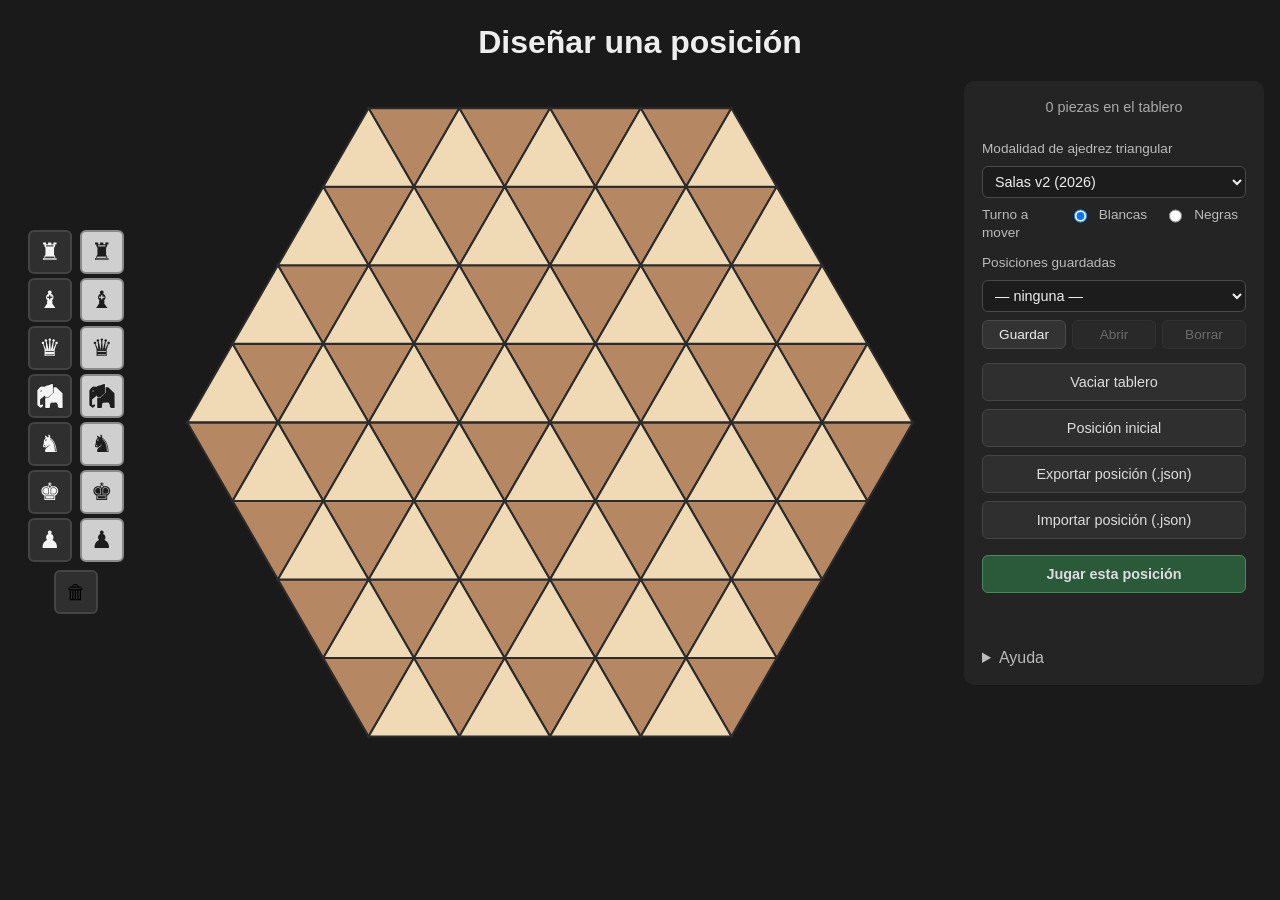
==== editor.html @ 0f916123 "Editor: paleta a la izquierda en columnas, iconos SVG en botones y guardas de inicialización (vaciad" ====
<!DOCTYPE html>
<html lang="es">
<head>
    <meta charset="UTF-8">
    <meta name="viewport" content="width=device-width, initial-scale=1.0">
    <title>Diseñar una posición</title>
    <meta name="description" content="Editor de posiciones para ajedrez triangular.">
    <meta name="theme-color" content="#1b1b1b">
    <link rel="icon" href="icono.svg" type="image/svg+xml">
    <link rel="apple-touch-icon" href="icono-192.png">
    <link rel="manifest" href="manifest.webmanifest">
    <link rel="stylesheet" href="style.css">
</head>
<body>
    <svg width="0" height="0" style="position:absolute" aria-hidden="true"><defs>
        <symbol id="piece-elephant" viewBox="0 0 24 24">
            <path fill-rule="evenodd" d="M14.03 3.08L12.75 3.2L10.9 3.89L9.05 4.24L8 5.05L5.34 4.93L4.06 5.86L2.5 7.66L2.5 19.01L4.76 20.8L5.45 20.69L6.21 20.05L6.79 19.47L6.79 18.78L6.27 18.26L5.92 18.26L5.22 18.95L4.59 18.55L4.59 14.61L8.23 11.65L8.58 13.04L10.09 13.16L10.55 12.93L14.2 9.74L14.2 3.25ZM8.41 20.63L8.7 20.92L11.59 20.92L11.88 20.52L12.23 17.85L12.75 16.98L16.81 16.87L17.79 18.31L17.97 20.46L19.24 20.92L21.21 20.92L21.5 20.63L21.38 9.86L16.69 5.51L14.95 5.4L14.66 5.69L14.66 9.62L10.67 13.27L10.32 13.51L8.7 13.51L8.41 13.8ZM4.62 8.62Q5.55 8.84 5.98 7.98Q5.05 7.76 4.62 8.62Z"/>
        </symbol>
        <symbol id="piece-unicorn" viewBox="0 0 24 24">
            <path fill-rule="evenodd" d="M17.4 2.1L15.1 6.4L12.9 5.9L10.2 6.5L7.6 8.3L6.1 10.8L3.1 12.6L2.6 13.7L4.4 13.4L3.5 15.1L5.6 14.2L5.1 16.2L6.9 14.6L7.4 16.6L8.6 14.9L10.1 16.1L10.6 21.6L12.4 21.6L12.1 16.9L13.9 18.1L14.4 21.6L16.2 21.6L15.7 17.4L17.9 15.2L19.4 11.6L19.1 8.4L17.2 6.6ZM15.6 8.9Q16.4 8.9 16.4 9.7Q16.4 10.5 15.6 10.5Q14.8 10.5 14.8 9.7Q14.8 8.9 15.6 8.9Z"/>
        </symbol>
    </defs></svg>

    <h1>Diseñar una posición</h1>
    <div class="layout">
        <div class="editor-palette" id="palette"></div>
        <div id="board-col">
            <div id="board-wrap"></div>
        </div>
        <aside id="panel">
            <div id="editor-status"></div>
            <div id="mode-box">
                <label for="variant">Modalidad de ajedrez triangular</label>
                <select id="variant"></select>
                <label class="opt-row">Turno a mover
                    <label class="radio-group">
                        <input type="radio" name="turn" value="w" checked> Blancas
                    </label>
                    <label class="radio-group">
                        <input type="radio" name="turn" value="b"> Negras
                    </label>
                </label>
            </div>
            <!-- Guardar en el navegador es lo cotidiano (diseñas una posición y
                 la recuperas mañana); exportar a .json, de más abajo, es para
                 llevársela a otro dispositivo o mandársela a alguien. -->
            <div id="position-box">
                <label for="position-select">Posiciones guardadas</label>
                <select id="position-select">
                    <option value="">— ninguna —</option>
                </select>
                <div class="save-row">
                    <button id="btn-save-pos" title="Guardar esta posición con un nombre">Guardar</button>
                    <button id="btn-open-pos" title="Abrir la posición seleccionada">Abrir</button>
                    <button id="btn-delete-pos" title="Borrar la posición seleccionada">Borrar</button>
                </div>
            </div>
            <div id="editor-actions">
                <button id="btn-clear">Vaciar tablero</button>
                <button id="btn-initial">Posición inicial</button>
                <button id="btn-export">Exportar posición (.json)</button>
                <button id="btn-import">Importar posición (.json)</button>
                <input type="file" id="file-import" accept=".json,application/json" hidden>
                <button id="btn-play" class="play-btn">Jugar esta posición</button>
            </div>
            <div id="editor-message" class="editor-message"></div>
            <details id="help">
                <summary>Ayuda</summary>
                <ul>
                    <li>Elige una pieza en la <b>paleta de la izquierda</b> (blancas en la fila superior, negras en la inferior, y una goma de borrar).</li>
                    <li>Haz <b>clic en una casilla</b> para colocar la pieza elegida. Haz clic de nuevo sobre la misma pieza para quitarla (toggle).</li>
                    <li><b>Clic derecho</b> sobre una casilla la vacía siempre, sin importar la pieza elegida.</li>
                    <li><b>Vaciar tablero</b> borra todas las piezas de golpe.</li>
                    <li><b>Posición inicial</b> coloca las piezas en su posición de arranque para la modalidad activa.</li>
                    <li><b>Guardar</b> archiva la posición con un nombre en este navegador; <b>Abrir</b> recupera la que elijas en la lista, y <b>Borrar</b> la quita.</li>
                    <li><b>Exportar</b> descarga la posición como archivo `.json`; puedes volver a <b>importarla</b> después.</li>
                    <li><b>Jugar esta posición</b> (exige un rey de cada color) carga la posición en la partida principal.</li>
                    <li><a href="index.html" class="back-link">← Volver al juego</a></li>
                </ul>
            </details>
        </aside>
    </div>

    <script src="geometry.js?v=1"></script>
    <script src="variants.js?v=1"></script>
    <script src="rules.js?v=1"></script>
    <script src="saveload.js?v=2"></script>
    <script src="editor.js?v=3"></script>
    <!-- Crear problemas desde el editor. Va después de editor.js porque se
         cuelga de sus nodos y de su tablero, y arrastra el motor de problemas,
         que necesita ai.js para generar y aplicar jugadas. -->
    <script src="ai.js?v=1"></script>
    <script src="problemas.js?v=1"></script>
    <script src="problema-imagen.js?v=1"></script>
    <script src="crear-problema.js?v=1"></script>
</body>
</html>
---- style.css ----
* {
    margin: 0;
    padding: 0;
    box-sizing: border-box;
}

body {
    font-family: -apple-system, BlinkMacSystemFont, "Segoe UI", Arial, sans-serif;
    background-color: #1a1a1a;
    color: #eee;
    min-height: 100vh;
    display: flex;
    flex-direction: column;
    align-items: center;
    padding: 24px 16px;
}

h1 {
    margin-bottom: 20px;
}

.layout {
    display: flex;
    gap: 24px;
    align-items: flex-start;
    justify-content: center;
    flex-wrap: wrap;
}

/* El tablero no debe pasarse ni de ancho ni de ALTO, y lo segundo no es
   automático: el SVG se escala por el ancho de la columna (`width:100%;
   height:auto`), así que un tablero más alto que ancho se sale de la ventana
   por abajo por muy bien que quepa a lo ancho.

   El último término del min() traduce el alto disponible en ancho usando la
   proporción del tablero activo. `--board-aspect` (ancho/alto) la pone
   buildSvg() al construirlo, porque cambia con la modalidad: el hexágono es
   apaisado (1,14), el triángulo de Koval sale a 0,87 y el rectángulo de 1998
   es bastante más alto que ancho (0,68). Los píxeles que se descuentan son el
   resto de la columna: título, barra de botones y márgenes.

   El max() es el suelo de la columna: por debajo de 520px la barra de botones
   (508px medidos) se parte en dos filas y vuelve a crecer hacia abajo. Cuando
   ese suelo manda, el tablero ya no llena la columna a lo ancho; lo que impide
   entonces que se salga es el max-height del SVG, que lo deja centrado con un
   poco de aire a los lados.

   Va dos veces por el dvh: en el móvil, 100vh cuenta la ventana SIN las barras
   del navegador, así que el tablero volvería a asomar por debajo. Los
   navegadores que no conozcan dvh se quedan con la primera. */
#board-col {
    width: min(88vmin, 780px, max(520px, calc((100vh - 180px) * var(--board-aspect, 1))));
    width: min(88vmin, 780px, max(520px, calc((100dvh - 180px) * var(--board-aspect, 1))));
    display: flex;
    flex-direction: column;
    gap: 12px;
}

#board-wrap svg {
    display: block;
    width: 100%;
    height: auto;
    max-height: calc(100vh - 180px);
    max-height: calc(100dvh - 180px);
}

/* --- barra de botones --- */

#toolbar {
    display: flex;
    align-items: center;
    justify-content: center;
    gap: 8px;
    flex-wrap: wrap;
    background: #242424;
    border-radius: 10px;
    padding: 8px 12px;
}

#toolbar button {
    background: #3a3a3a;
    color: #eee;
    border: none;
    border-radius: 8px;
    width: 42px;
    height: 36px;
    cursor: pointer;
    display: flex;
    align-items: center;
    justify-content: center;
    font-size: 1.1rem;
}

#toolbar button svg {
    width: 18px;
    height: 18px;
    fill: #eee;
}

#toolbar button:hover:not(:disabled) {
    background: #4d4d4d;
}

#toolbar button:disabled {
    opacity: 0.35;
    cursor: default;
}

.toolbar-sep {
    width: 1px;
    height: 24px;
    background: #4a4a4a;
    margin: 0 6px;
}

#btn-pause.active {
    background: #4a7edb;
}

#btn-pause.active:hover:not(:disabled) {
    background: #5b8ce4;
}

/* --- casillas --- */

.cell {
    stroke: #2b2b2b;
    stroke-width: 1;
    cursor: pointer;
}

.cell:focus {
    outline: none;
}

.cell.light { fill: #f0d9b5; }
.cell.dark  { fill: #b58863; }

.cell.last-move { fill: #cdd26a; }
.cell.selected  { fill: #baca44; }
.cell.legal     { fill: #8fb7dd; }
.cell.capture   { fill: #e0836a; }
.cell.castle    { fill: #b9a3d9; }   /* enroque: la casilla de la torre propia */
.cell.in-check  { fill: #d84b3a; }

/* jugada del panel de análisis señalada con el ratón: salida y destino */
.cell.analysis-from { fill: #9fe0c8; }
.cell.analysis-to   { fill: #3fb694; }

.cell:hover { fill-opacity: 0.85; }

/* --- piezas --- */

.piece {
    font-size: 24px;
    text-anchor: middle;
    dominant-baseline: central;
    pointer-events: none;
    user-select: none;
}

.piece-w {
    fill: #fdfdfd;
    stroke: #333;
    stroke-width: 0.9;
    paint-order: stroke;
}

.piece-b {
    fill: #1c1c1c;
    stroke: #ddd;
    stroke-width: 0.9;
    paint-order: stroke;
}

/* El elefante es un icono SVG (#piece-elephant), no un carácter: hereda el
   fill/stroke de .piece-w/.piece-b igual que el resto de piezas, así que se
   distingue por bando y se ve en cualquier casilla (el emoji 🐘 no se podía
   recolorear, y en iOS ambos bandos salían grises). */
.piece-E { stroke-width: 0.8; }

/* peones un 20% más pequeños que el resto de piezas */
.piece-P { font-size: 19.2px; }

/* --- panel lateral --- */

#panel {
    background: #242424;
    border-radius: 10px;
    padding: 18px;
    width: 300px;
    display: flex;
    flex-direction: column;
    gap: 14px;
}

#turn {
    font-size: 1.15rem;
    font-weight: bold;
}

#status {
    color: #f0b13b;
    min-height: 1.2em;
    font-weight: bold;
}

#move-counter {
    color: #bbb;
    font-size: 0.85rem;
    cursor: pointer;
    list-style-position: outside;
}

#move-counter:hover { color: #eee; }

/* --- lista de jugadas (scoresheet) --- */

#scoresheet > summary {
    color: #bbb;
    font-size: 0.85rem;
    cursor: pointer;
}

#scoresheet > summary:hover { color: #eee; }

#scoresheet-body { margin-top: 8px; }

.sheet-list {
    display: flex;
    flex-direction: column;
    max-height: 15em;
    overflow-y: auto;
}

.sheet-row {
    display: flex;
    align-items: baseline;
    gap: 6px;
    padding: 2px 4px;
    border-radius: 4px;
    font-size: 0.8rem;
    cursor: pointer;
}

.sheet-row:hover { background: #3a3a3a; }

/* la posición que se está mostrando (viva o en revisión) */
.sheet-row.current {
    background: #45607e;
    font-weight: bold;
}

.sheet-row.current:hover { background: #4f6c8c; }

.sheet-num {
    color: #888;
    min-width: 1.8em;
    text-align: right;
}

.sheet-move {
    flex: 1;
    font-family: ui-monospace, SFMono-Regular, Menlo, monospace;
    font-size: 0.72rem;
    white-space: nowrap;
}

/* Anotación de la jugada (?!, ?, ??): cuánto peor fue de lo mejor que vio
   el análisis de esa posición. Solo aparece con el análisis guardado. */
.sheet-mark {
    font-weight: 700;
    font-size: 0.72rem;
    padding-left: 4px;
}

.mark-soft { color: #d8c169; }   /* ?!  imprecisión */
.mark-mid  { color: #e09a4a; }   /* ?   error */
.mark-bad  { color: #e06c5a; }   /* ??  error grave */

/* --- gráfica de evaluación --- */

.eval-box {
    background: #1b1b1b;
    border: 1px solid #333;
    border-radius: 4px;
    padding: 4px;
}

.eval-chart {
    display: block;
    width: 100%;
    height: auto;
}

.eval-band { fill: #ffffff10; }                                   /* zona de igualdad */
.eval-zero { stroke: #555; stroke-width: 1; }
.eval-area { fill: #6f9fd815; }
.eval-line { fill: none; stroke: #6f9fd8; stroke-width: 1.5; stroke-linejoin: round; }
.eval-cursor { stroke: #d8c169; stroke-width: 1; stroke-dasharray: 2 2; }
.eval-hit { fill: transparent; cursor: pointer; }
.eval-hit:hover { fill: #ffffff18; }

/* --- panel de análisis --- */

#analysis-body {
    margin-top: 8px;
    display: flex;
    flex-direction: column;
    gap: 6px;
}

.an-note {
    font-size: 0.75rem;
    color: #999;
    line-height: 1.35;
}

.an-list {
    list-style: none;
    display: flex;
    flex-direction: column;
    max-height: 15em;
    overflow-y: auto;
}

.an-row {
    display: flex;
    align-items: baseline;
    gap: 6px;
    padding: 2px 4px;
    border-radius: 4px;
    font-size: 0.8rem;
    cursor: default;
}

.an-row:hover { background: #3a3a3a; }

/* fila jugable: pinchar la juega (ver playAnalysisMove) */
.an-row.playable { cursor: pointer; }
.an-row.playable:hover { background: #45607e; }

/* la jugada que el ordenador acabó jugando (no siempre es la primera: entre
   las que empatan dentro de la tolerancia sortea, ver ai.js) */
.an-row.chosen {
    background: #33503a;
    font-weight: bold;
}

.an-row.chosen:hover { background: #3e6146; }

.an-rank {
    color: #888;
    min-width: 1.8em;
    text-align: right;
}

.an-move {
    flex: 1;
    font-family: ui-monospace, SFMono-Regular, Menlo, monospace;
    font-size: 0.72rem;
    white-space: nowrap;
}

.an-score {
    font-variant-numeric: tabular-nums;
    color: #d8d8d8;
}

.an-gap {
    color: #666;
    text-align: center;
    font-size: 0.8rem;
}

.an-btn, .an-more {
    align-self: flex-start;
    background: #333;
    color: #eee;
    border: 1px solid #4a4a4a;
    border-radius: 6px;
    padding: 5px 10px;
    font-size: 0.8rem;
    cursor: pointer;
}

.an-btn:hover:not(:disabled), .an-more:hover { background: #444; }

.an-btn:disabled {
    opacity: 0.4;
    cursor: default;
}

.an-more {
    border: none;
    background: none;
    color: #7fa8dd;
    padding: 2px 0;
    text-decoration: underline;
}

.an-more:hover { background: none; color: #9dc0ee; }

/* casilla de opción del panel (análisis) */
.opt-row {
    display: flex;
    align-items: flex-start;
    gap: 6px;
    line-height: 1.3;
    cursor: pointer;
}

.opt-row input { margin-top: 2px; }

.captured h2 {
    font-size: 0.8rem;
    font-weight: normal;
    color: #aaa;
    margin-bottom: 4px;
}

.cap-list {
    border-radius: 6px;
    padding: 4px 8px;
    font-size: 1.35rem;
    min-height: 1.7em;
    display: flex;
    flex-wrap: wrap;
    gap: 4px;
}

/* capturadas por las blancas = piezas negras, sobre fondo claro */
#cap-w { background: #e8e0d0; color: #222; }
/* capturadas por las negras = piezas blancas, sobre fondo oscuro */
#cap-b { background: #4a4a4a; color: #f5f5f5; }

.cap-piece {
    border-radius: 4px;
    padding: 0 3px;
    transition: background-color 0.2s;
}

/* elefante capturado: icono SVG en línea, al tamaño de los glifos */
.cap-piece svg {
    width: 1.15em;
    height: 1.15em;
    vertical-align: -0.2em;
}

/* ficha recién capturada: se mantiene resaltada hasta que quien la capturó
   mueva de nuevo */
.cap-piece.recent {
    background: #d84b3a;
    color: #fff;
}

/* selector de modalidad y niveles del ordenador */
#mode-box {
    display: flex;
    flex-direction: column;
    gap: 8px;
    font-size: 0.85rem;
    color: #bbb;
}

#mode-box select,
#save-box select,
#position-box select {
    background: #1c1c1c;
    color: #eee;
    border: 1px solid #4a4a4a;
    border-radius: 6px;
    padding: 6px 8px;
    font-size: 0.9rem;
    width: 100%;
    margin-top: 2px;
}

.level-row.hidden { display: none; }

/* nota bajo el selector de modalidad: en qué consiste la que está elegida */
.variant-note {
    margin: -2px 0 2px;
    font-size: 0.78rem;
    line-height: 1.35;
    color: #8d8d8d;
}
.variant-note:empty { display: none; }

/* el enroque no existe en todas las modalidades */
#help-castling.hidden { display: none; }

#new-game {
    background: #4a7edb;
    color: #fff;
    border: none;
    border-radius: 8px;
    padding: 10px;
    font-size: 1rem;
    cursor: pointer;
}

#new-game:hover { background: #5b8ce4; }

/* guardado y carga de partidas */
#save-box {
    display: flex;
    flex-direction: column;
    gap: 8px;
    font-size: 0.85rem;
    color: #bbb;
}

.save-row {
    display: flex;
    gap: 6px;
}

.save-row button {
    flex: 1;
    background: #333;
    color: #eee;
    border: 1px solid #4a4a4a;
    border-radius: 6px;
    padding: 6px 4px;
    cursor: pointer;
    font-size: 0.85rem;
}

.save-row button:hover:not(:disabled) { background: #444; }

.save-row button:disabled {
    opacity: 0.35;
    cursor: default;
}

.btn-star {
    flex: 0 0 auto;
    width: 34px;
    display: flex;
    align-items: center;
    justify-content: center;
}

.btn-star svg {
    width: 16px;
    height: 16px;
    fill: none;
    stroke: #eee;
    stroke-width: 1.5;
}

.btn-star.active svg {
    fill: #f4c542;
    stroke: #f4c542;
}

#help summary {
    cursor: pointer;
    color: #bbb;
}

#help ul {
    list-style: disc;
    padding-left: 18px;
    margin-top: 8px;
    display: flex;
    flex-direction: column;
    gap: 6px;
    font-size: 0.85rem;
    color: #bbb;
}

/* miniaturas de movimientos dentro de las reglas */
.mini-board {
    display: block;
    width: 190px;
    max-width: 100%;
    margin: 8px auto 4px;
}

.mini-board .cell {
    cursor: default;
    pointer-events: none;
    stroke-width: 0.7;
}

/* en miniatura los glifos se agrandan para que se distingan */
.mini-board .piece { font-size: 34px; }
.mini-board .piece-E { font-size: 30px; }
.mini-board .piece-P { font-size: 27.2px; }

/* --- pantallas estrechas (móvil y tableta en vertical) ---

   El diseño base es de dos columnas: tablero a la izquierda, panel de 300 px
   a la derecha. Por debajo de 900 px no caben lado a lado, así que el panel
   pasa debajo del tablero y ocupa el ancho; y por debajo de 560 px se agrandan
   los blancos táctiles (los botones de la barra eran de 34 px, por debajo de
   los 44 px recomendados para el dedo). */

@media (max-width: 900px) {
    body { padding: 12px; }

    .layout {
        flex-direction: column;
        align-items: center;
        gap: 16px;
    }

    /* el tablero manda: ocupa el ancho disponible sin pasarse de alto (aquí se
       descuenta menos, que el título y los márgenes son más pequeños) */
    #board-col {
        width: min(96vw, 92vmin, 780px, max(520px, calc((100vh - 150px) * var(--board-aspect, 1))));
        width: min(96vw, 92vmin, 780px, max(520px, calc((100dvh - 150px) * var(--board-aspect, 1))));
    }

    #board-wrap svg {
        max-height: calc(100vh - 150px);
        max-height: calc(100dvh - 150px);
    }

    #panel {
        width: min(96vw, 780px);
        box-sizing: border-box;
    }

    /* con el panel ancho caben más jugadas a la vista */
    .sheet-list { max-height: 12em; }
}

@media (max-width: 560px) {
    h1 {
        font-size: 1.4rem;
        margin-bottom: 12px;
    }

    body { padding: 8px; }

    #toolbar { gap: 4px; }

    /* blanco táctil de 44 px, con el icono del mismo tamaño de siempre */
    #toolbar button {
        width: 44px;
        height: 44px;
    }

    #panel {
        padding: 14px;
        gap: 12px;
    }

    /* los desplegables y botones de guardado, cómodos con el dedo */
    #mode-box select,
    #save-box select,
    #save-box button,
    #position-box select,
    #position-box button,
    #new-game {
        min-height: 40px;
        font-size: 0.95rem;
    }

    .sheet-row { padding: 3px 4px; }
    .sheet-move { font-size: 0.78rem; }
}

/* Puntero grueso (dedo) a cualquier ancho: las filas de jugada y de análisis
   son objetivos de pulsación, no solo de ratón. */
@media (pointer: coarse) {
    .sheet-row, .an-row { padding-top: 5px; padding-bottom: 5px; }
}

/* --- diálogo de coronación --- */

.promo-back {
    position: fixed;
    inset: 0;
    background: #000000aa;
    display: flex;
    align-items: center;
    justify-content: center;
    z-index: 50;
}

.promo-box {
    background: #242424;
    border: 1px solid #444;
    border-radius: 10px;
    padding: 18px 20px;
    box-shadow: 0 8px 30px #000a;
}

.promo-title {
    color: #ddd;
    font-size: 0.95rem;
    margin-bottom: 12px;
    text-align: center;
}

.promo-row {
    display: flex;
    gap: 8px;
}

.promo-btn {
    width: 56px;
    height: 56px;
    font-size: 34px;
    line-height: 1;
    background: #2f2f2f;
    border: 1px solid #555;
    border-radius: 8px;
    cursor: pointer;
    display: flex;
    align-items: center;
    justify-content: center;
}

.promo-btn:hover, .promo-btn:focus-visible {
    background: #3c4a5c;
    border-color: #6f9fd8;
    outline: none;
}

/* el elefante va como SVG; hereda el color de la pieza igual que en el tablero */
.promo-btn svg {
    width: 38px;
    height: 38px;
}

.promo-btn.piece-w { color: #f4f4f4; fill: #f4f4f4; stroke: #222; }
.promo-btn.piece-b { color: #1d1d1d; fill: #1d1d1d; stroke: #ddd; }

/* Solo para lectores de pantalla: fuera de la vista pero presente en el
   arbol de accesibilidad (display:none lo ocultaria tambien de ahi). */
.sr-only {
  position: absolute;
  width: 1px; height: 1px;
  padding: 0; margin: -1px;
  overflow: hidden;
  clip: rect(0 0 0 0);
  white-space: nowrap;
  border: 0;
}

/* Nombres de casilla sobre el tablero (interruptor "Ver el nombre de las
   casillas"). La capa existe siempre y solo se enseña con .visible: crear y
   destruir 96 textos en cada repintado costaria mas. */
.coords-layer { display: none; }
.coords-layer.visible { display: block; }
.coord-txt {
  font-size: 9px;
  font-family: ui-monospace, SFMono-Regular, Menlo, monospace;
  text-anchor: middle;
  fill: #00000073;
  pointer-events: none;   /* que no estorben al pulsar la casilla */
  user-select: none;
}

/* La pieza que acaba de moverse llega deslizandose desde su casilla de
   origen (ver animarJugada en script.js). Se respeta a quien pide en el
   sistema que no le animen las cosas. */
.piece.mueve { transition: transform 180ms ease-out; }
@media (prefers-reduced-motion: reduce) {
  .piece.mueve { transition: none; }
}

/* Insignia de captura (makeCaptureBadge en script.js): la pieza recien comida,
   en miniatura sobre un circulo rojo, como superindice de la que la ha comido.
   El rojo es el mismo del jaque y de la lista de capturadas. El borde blanco la
   despega de la casilla amarilla del ultimo movimiento y de la pieza de
   debajo. */
.captura-disco { fill: #d84b3a; stroke: #fff; stroke-width: 1; }

/* la miniatura va al 50%, asi que su contorno tambien se reduciria a la mitad:
   se compensa para que las piezas negras sigan leyendose sobre el rojo. El
   peon recupera aqui el tamano de las demas piezas (fuera del tablero va un 20%
   mas pequeno): dentro de la insignia no hay jerarquia que ensenar, solo hay
   que reconocer que ficha se ha ido. */
.captura-mini .piece { stroke-width: 1.2; }
.captura-mini .piece-P { font-size: 24px; }

/* transform-box/origin: sin esto el origen de la escala es el (0,0) del
   viewBox, no el centro de la insignia, y el pop sale disparado */
.captura-marca, .captura-aura {
  transform-box: fill-box;
  transform-origin: center;
}

/* Entrada: solo la lleva la insignia de una jugada RECIEN hecha (la clase
   .captura-nueva la pone script.js), no la de una captura que ya estaba ahi y
   se vuelve a pintar al mover el raton por el analisis o al correr el reloj.
   Sin `forwards` a proposito: cuando la animacion acaba —o si no llega a
   arrancar— la insignia se queda en su tamano normal, que es el estado bueno. */
.captura-nueva { animation: captura-pop 220ms ease-out; }
@keyframes captura-pop {
  from { transform: scale(0.35); }
}

/* onda que se abre y se apaga al aparecer la insignia; script.js la quita del
   SVG al terminar. Solo se crea si la jugada es nueva. */
.captura-aura {
  fill: none;
  stroke: #d84b3a;
  stroke-width: 2.5;
  animation: captura-onda 450ms ease-out forwards;
}
@keyframes captura-onda {
  from { transform: scale(1);   opacity: 0.9; }
  to   { transform: scale(2.2); opacity: 0; }
}

/* La insignia se queda: informa de que ha desaparecido una ficha, no adorna.
   Lo que se va es el movimiento; la onda ni siquiera se crea (ver sinAnimacion
   en script.js). */
@media (prefers-reduced-motion: reduce) {
  .captura-nueva { animation: none; }
}

/* Tiempo consumido por cada bando. Discreto: informa, no compite con el
   estado de la partida. */
.reloj {
  font-size: 0.82rem;
  opacity: 0.65;
  font-variant-numeric: tabular-nums;
  margin-top: 2px;
}

/* --- editor de posiciones (editor.html) --- */

/* La paleta va a la IZQUIERDA del tablero: es la columna que la mano recorre
   antes de ir a la casilla, y así no le roba alto a #board-col, cuya altura
   está calculada al milímetro. Blancas y negras, dos columnas enfrentadas; la
   goma, debajo. */
.editor-palette {
  display: flex;
  flex-direction: column;
  gap: 8px;
  padding: 12px;
  background: #1a1a1a;
  border-radius: 6px;
  align-self: center;
}

.palette-cols {
  display: flex;
  gap: 8px;
}

.palette-row {
  display: flex;
  flex-direction: column;
  gap: 4px;
  justify-content: center;
  align-items: center;
  flex-wrap: wrap;
}

.palette-btn {
  width: 44px;
  height: 44px;
  font-size: 24px;
  line-height: 1;
  background: #2f2f2f;
  border: 2px solid #444;
  border-radius: 6px;
  cursor: pointer;
  display: flex;
  align-items: center;
  justify-content: center;
  transition: all 120ms ease-out;
}

.palette-btn:hover {
  background: #3c4a5c;
  border-color: #6f9fd8;
}

.palette-btn.active {
  background: #5a7a9e;
  border-color: #8fb3e8;
  box-shadow: 0 0 10px #4a6a9e;
}

.palette-btn svg {
  width: 32px;
  height: 32px;
}

/* Color de la pieza dentro del botón: `color` para los glifos Unicode y `fill`
   para los iconos SVG (elefante, unicornio), igual que en .promo-btn. La fila
   negra necesita además fondo claro: #1d1d1d sobre el #2f2f2f del botón no se
   vería, y aquí son siete botones permanentes, no un diálogo de paso. */
.palette-btn.piece-w { color: #f4f4f4; fill: #f4f4f4; stroke: #222; }

.palette-btn.piece-b {
  color: #1d1d1d;
  fill: #1d1d1d;
  stroke: #ddd;
  background: #cfcfcf;
  border-color: #8a8a8a;
}

/* El fondo claro de la fila negra tapa el resalte de :hover y .active (misma
   especificidad y va después), así que llevan versión propia, más clara para
   que la pieza negra se siga viendo. */
.palette-btn.piece-b:hover {
  background: #aac4e2;
  border-color: #6f9fd8;
}

.palette-btn.piece-b.active {
  background: #8fb3e8;
  border-color: #4a6a9e;
}

.eraser-btn {
  font-size: 20px;
}

#editor-status {
  font-size: 0.9rem;
  color: #aaa;
  margin-bottom: 12px;
  text-align: center;
}

#editor-actions {
  display: flex;
  flex-direction: column;
  gap: 8px;
}

/* Mismo aspecto que el cajón de partidas guardadas del juego: los botones de
   dentro son .save-row y ya heredan su estilo. */
#position-box {
  display: flex;
  flex-direction: column;
  gap: 8px;
  font-size: 0.85rem;
  color: #bbb;
}

#editor-actions button {
  padding: 10px 12px;
  font-size: 0.9rem;
  background: #2f2f2f;
  color: #ddd;
  border: 1px solid #444;
  border-radius: 6px;
  cursor: pointer;
  transition: all 120ms ease-out;
}

#editor-actions button:hover {
  background: #3c3c3c;
  border-color: #666;
}

#editor-actions button.play-btn {
  background: #2a5a3a;
  border-color: #4a8a5a;
  font-weight: bold;
  margin-top: 8px;
}

#editor-actions button.play-btn:hover {
  background: #3a7a4a;
  border-color: #6ab07a;
}

.editor-message {
  min-height: 20px;
  font-size: 0.85rem;
  text-align: center;
  margin-top: 8px;
  padding: 6px;
  border-radius: 4px;
  opacity: 0;
  transition: opacity 200ms ease-out;
}

.editor-message.success {
  color: #6dd76d;
  background: #1a3a1a;
  opacity: 1;
}

.editor-message.error {
  color: #ff6b6b;
  background: #3a1a1a;
  opacity: 1;
}

#editor-actions input[type="radio"] {
  margin-right: 6px;
}

.radio-group {
  display: inline-flex;
  gap: 12px;
  margin: 0 8px;
}
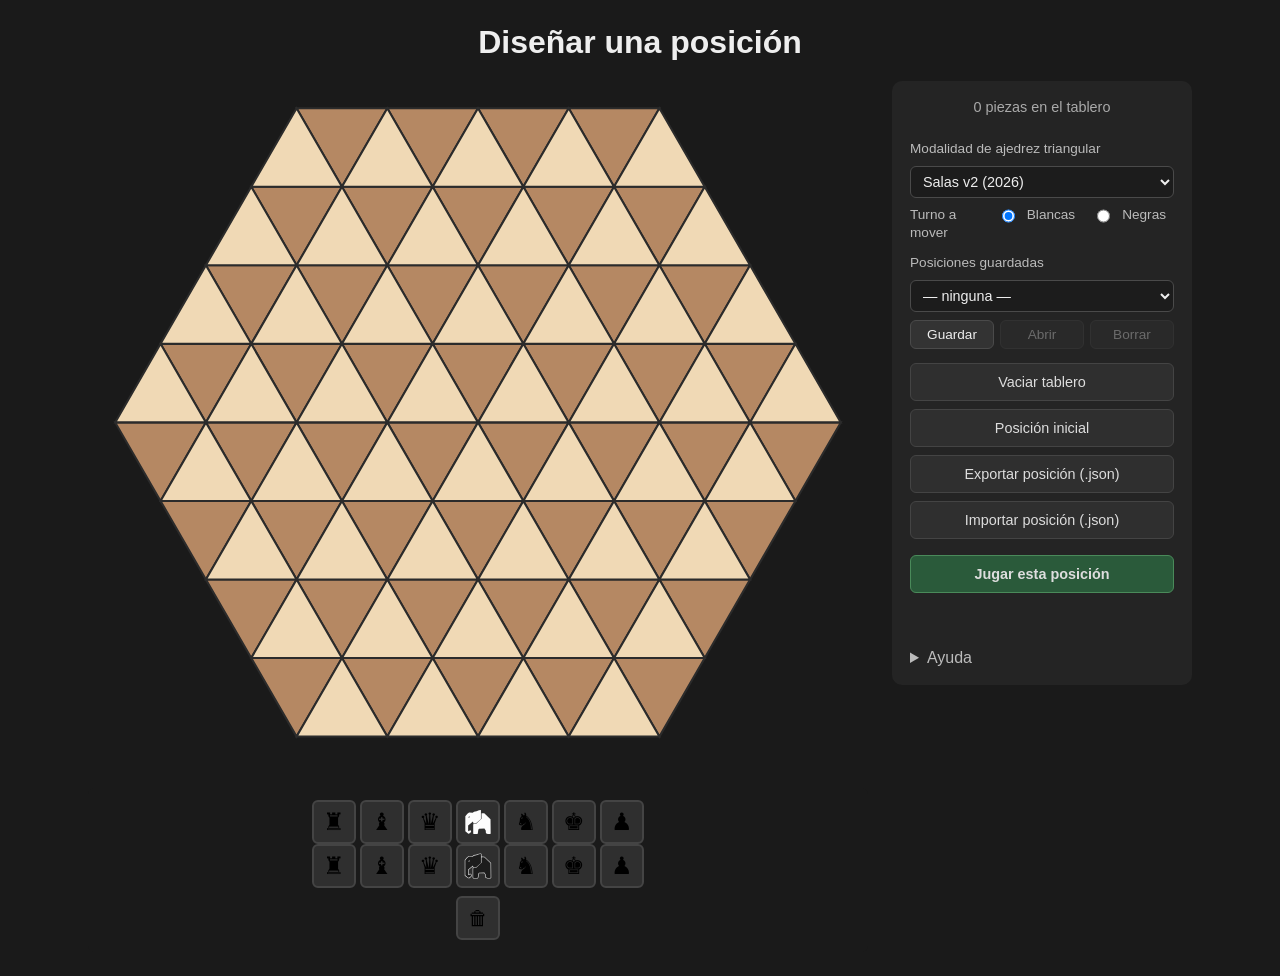
==== commit f226c22a: "Problemas en imagen: exportar .png y crear problemas desde el editor (vaciado: trabajo problemas-ima" ====
--- a/editor.html
+++ b/editor.html
@@ -23,9 +23,9 @@
 
     <h1>Diseñar una posición</h1>
     <div class="layout">
-        <div class="editor-palette" id="palette"></div>
         <div id="board-col">
             <div id="board-wrap"></div>
+            <div class="editor-palette" id="palette"></div>
         </div>
         <aside id="panel">
             <div id="editor-status"></div>
--- a/style.css
+++ b/style.css
@@ -828,31 +828,20 @@
 
 /* --- editor de posiciones (editor.html) --- */
 
-/* La paleta va a la IZQUIERDA del tablero: es la columna que la mano recorre
-   antes de ir a la casilla, y así no le roba alto a #board-col, cuya altura
-   está calculada al milímetro. Blancas y negras, dos columnas enfrentadas; la
-   goma, debajo. */
-.editor-palette {
+#board-col .editor-palette {
   display: flex;
   flex-direction: column;
   gap: 8px;
   padding: 12px;
   background: #1a1a1a;
   border-radius: 6px;
-  align-self: center;
-}
-
-.palette-cols {
-  display: flex;
-  gap: 8px;
+  margin-top: 12px;
 }
 
 .palette-row {
   display: flex;
-  flex-direction: column;
   gap: 4px;
   justify-content: center;
-  align-items: center;
   flex-wrap: wrap;
 }
 
@@ -887,33 +876,6 @@
   height: 32px;
 }
 
-/* Color de la pieza dentro del botón: `color` para los glifos Unicode y `fill`
-   para los iconos SVG (elefante, unicornio), igual que en .promo-btn. La fila
-   negra necesita además fondo claro: #1d1d1d sobre el #2f2f2f del botón no se
-   vería, y aquí son siete botones permanentes, no un diálogo de paso. */
-.palette-btn.piece-w { color: #f4f4f4; fill: #f4f4f4; stroke: #222; }
-
-.palette-btn.piece-b {
-  color: #1d1d1d;
-  fill: #1d1d1d;
-  stroke: #ddd;
-  background: #cfcfcf;
-  border-color: #8a8a8a;
-}
-
-/* El fondo claro de la fila negra tapa el resalte de :hover y .active (misma
-   especificidad y va después), así que llevan versión propia, más clara para
-   que la pieza negra se siga viendo. */
-.palette-btn.piece-b:hover {
-  background: #aac4e2;
-  border-color: #6f9fd8;
-}
-
-.palette-btn.piece-b.active {
-  background: #8fb3e8;
-  border-color: #4a6a9e;
-}
-
 .eraser-btn {
   font-size: 20px;
 }
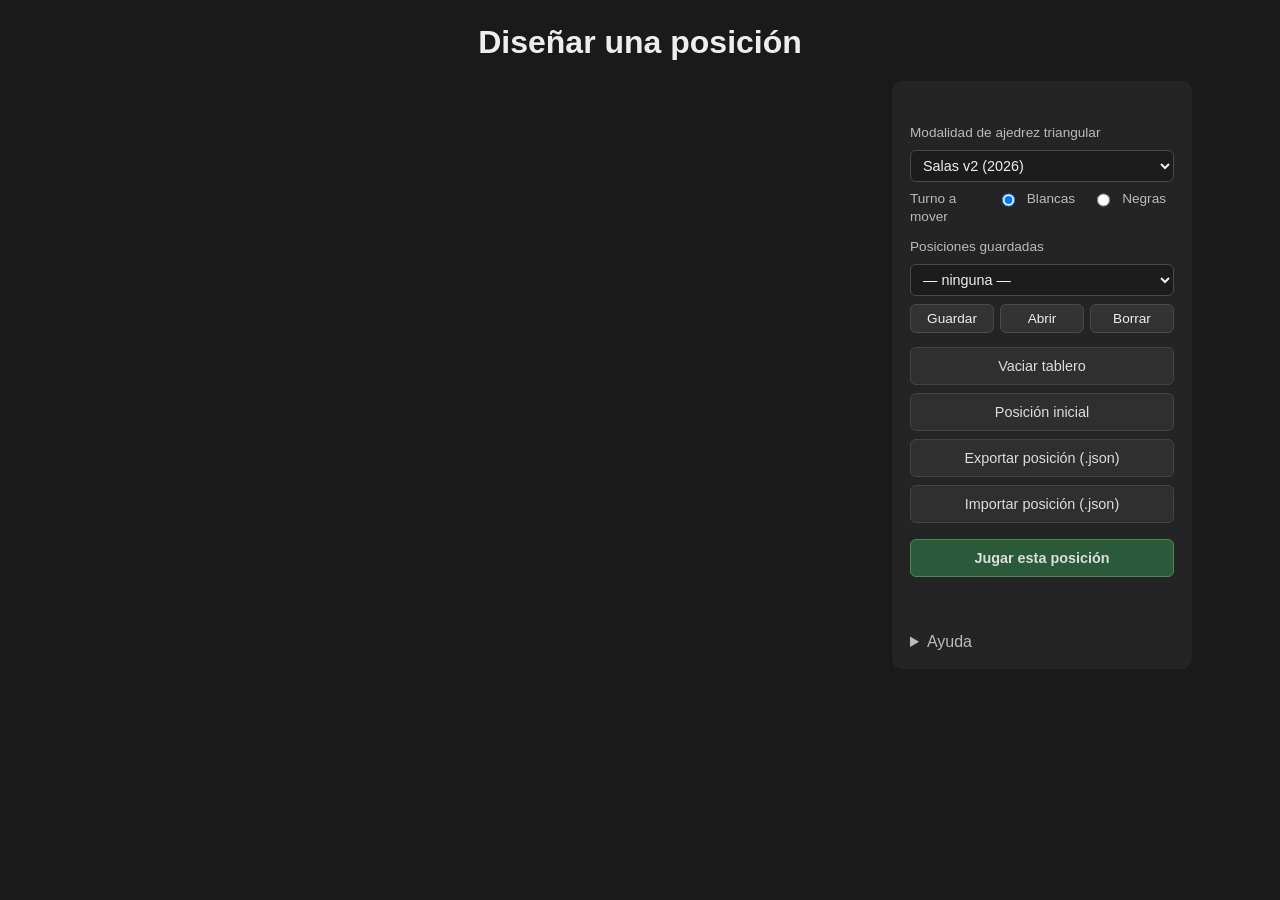
==== commit bbed5b5c: "Merge pull request #2 from salasgar/variantes-ppt Modalidades Piedra, papel y tijera (rps, rpsls, rp" ====
--- a/editor.html
+++ b/editor.html
@@ -18,6 +18,22 @@
         </symbol>
         <symbol id="piece-unicorn" viewBox="0 0 24 24">
             <path fill-rule="evenodd" d="M17.4 2.1L15.1 6.4L12.9 5.9L10.2 6.5L7.6 8.3L6.1 10.8L3.1 12.6L2.6 13.7L4.4 13.4L3.5 15.1L5.6 14.2L5.1 16.2L6.9 14.6L7.4 16.6L8.6 14.9L10.1 16.1L10.6 21.6L12.4 21.6L12.1 16.9L13.9 18.1L14.4 21.6L16.2 21.6L15.7 17.4L17.9 15.2L19.4 11.6L19.1 8.4L17.2 6.6ZM15.6 8.9Q16.4 8.9 16.4 9.7Q16.4 10.5 15.6 10.5Q14.8 10.5 14.8 9.7Q14.8 8.9 15.6 8.9Z"/>
+        </symbol>
+        <!-- Las cinco figuras de Piedra, papel y tijera (ver index.html). -->
+        <symbol id="piece-rock" viewBox="0 0 24 24">
+            <path fill-rule="evenodd" d="M12.2 3.4L18.6 6.2L21.2 12.4L18.2 18.8L12 20.8L5.6 18.6L2.9 12.2L5.8 6.4ZM12.6 3.9L13.7 4.35L11.4 11.9L14.2 19.9L13 20.3L9.9 12Z"/>
+        </symbol>
+        <symbol id="piece-paper" viewBox="0 0 24 24">
+            <path fill-rule="evenodd" d="M6 2.5L14.6 2.5L19 6.9L19 21.5L6 21.5ZM14.6 2.5L19 6.9L14.6 6.9ZM8.3 10L16.7 10L16.7 11.2L8.3 11.2ZM8.3 13.4L16.7 13.4L16.7 14.6L8.3 14.6ZM8.3 16.8L14.5 16.8L14.5 18L8.3 18Z"/>
+        </symbol>
+        <symbol id="piece-scissors" viewBox="0 0 24 24">
+            <path d="M5.4 2.4L7.6 2.2L13.3 10.9L11.8 12.8ZM18.6 2.4L16.4 2.2L10.7 10.9L12.2 12.8ZM11.8 12.2L8.9 15.4L10.3 16.6L12.9 13.3ZM12.2 12.2L15.1 15.4L13.7 16.6L11.1 13.3ZM12 11.4a1.3 1.3 0 0 1 0 2.6a1.3 1.3 0 0 1 0 -2.6ZM8.4 14.6a3.1 3.1 0 0 1 0 6.2a3.1 3.1 0 0 1 0 -6.2ZM8.4 16.2a1.5 1.5 0 0 0 0 3a1.5 1.5 0 0 0 0 -3ZM15.6 14.6a3.1 3.1 0 0 1 0 6.2a3.1 3.1 0 0 1 0 -6.2ZM15.6 16.2a1.5 1.5 0 0 0 0 3a1.5 1.5 0 0 0 0 -3Z"/>
+        </symbol>
+        <symbol id="piece-lizard" viewBox="0 0 24 24">
+            <path d="M12 1.6L14 3.2L13.3 5.4L17.5 7L20.6 5.9L21.3 7.7L17.8 9L13.9 8L14.5 12.6L18.3 15.7L17 17.2L13.8 14.6L13.4 16.4L14.6 19.3L13.9 22.4L12.1 21.9L12.7 19.4L11.2 16.2L10.9 14.4L7.2 17.1L5.9 15.5L9.6 12.7L9.4 8.1L6.3 9.1L2.9 7.8L3.7 6L6.7 7.1L10.7 5.5L10 3.3Z"/>
+        </symbol>
+        <symbol id="piece-spock" viewBox="0 0 24 24">
+            <path d="M6.1 13L6.1 6Q6.1 4.5 7.35 4.5Q8.6 4.5 8.6 6L8.6 13ZM8.9 13L8.9 4.6Q8.9 3.1 10.15 3.1Q11.4 3.1 11.4 4.6L11.4 13ZM12.9 13L12.9 4.6Q12.9 3.1 14.15 3.1Q15.4 3.1 15.4 4.6L15.4 13ZM15.7 13L15.7 6Q15.7 4.5 16.95 4.5Q18.2 4.5 18.2 6L18.2 13ZM6.1 12L18.2 12L18.2 17.5Q18.2 21.8 12.9 21.8Q7.4 21.8 6.4 17.2L6.1 15ZM6.3 15.8L3.2 13.2Q2 12.1 2.9 11.1Q3.7 10.3 4.8 11.2L7.5 13.4Z"/>
         </symbol>
     </defs></svg>
 
@@ -81,17 +97,10 @@
         </aside>
     </div>
 
-    <script src="geometry.js?v=1"></script>
-    <script src="variants.js?v=1"></script>
-    <script src="rules.js?v=1"></script>
-    <script src="saveload.js?v=2"></script>
-    <script src="editor.js?v=3"></script>
-    <!-- Crear problemas desde el editor. Va después de editor.js porque se
-         cuelga de sus nodos y de su tablero, y arrastra el motor de problemas,
-         que necesita ai.js para generar y aplicar jugadas. -->
-    <script src="ai.js?v=1"></script>
-    <script src="problemas.js?v=1"></script>
-    <script src="problema-imagen.js?v=1"></script>
-    <script src="crear-problema.js?v=1"></script>
+    <script src="geometry.js"></script>
+    <script src="variants.js"></script>
+    <script src="rules.js"></script>
+    <script src="saveload.js"></script>
+    <script src="editor.js"></script>
 </body>
 </html>
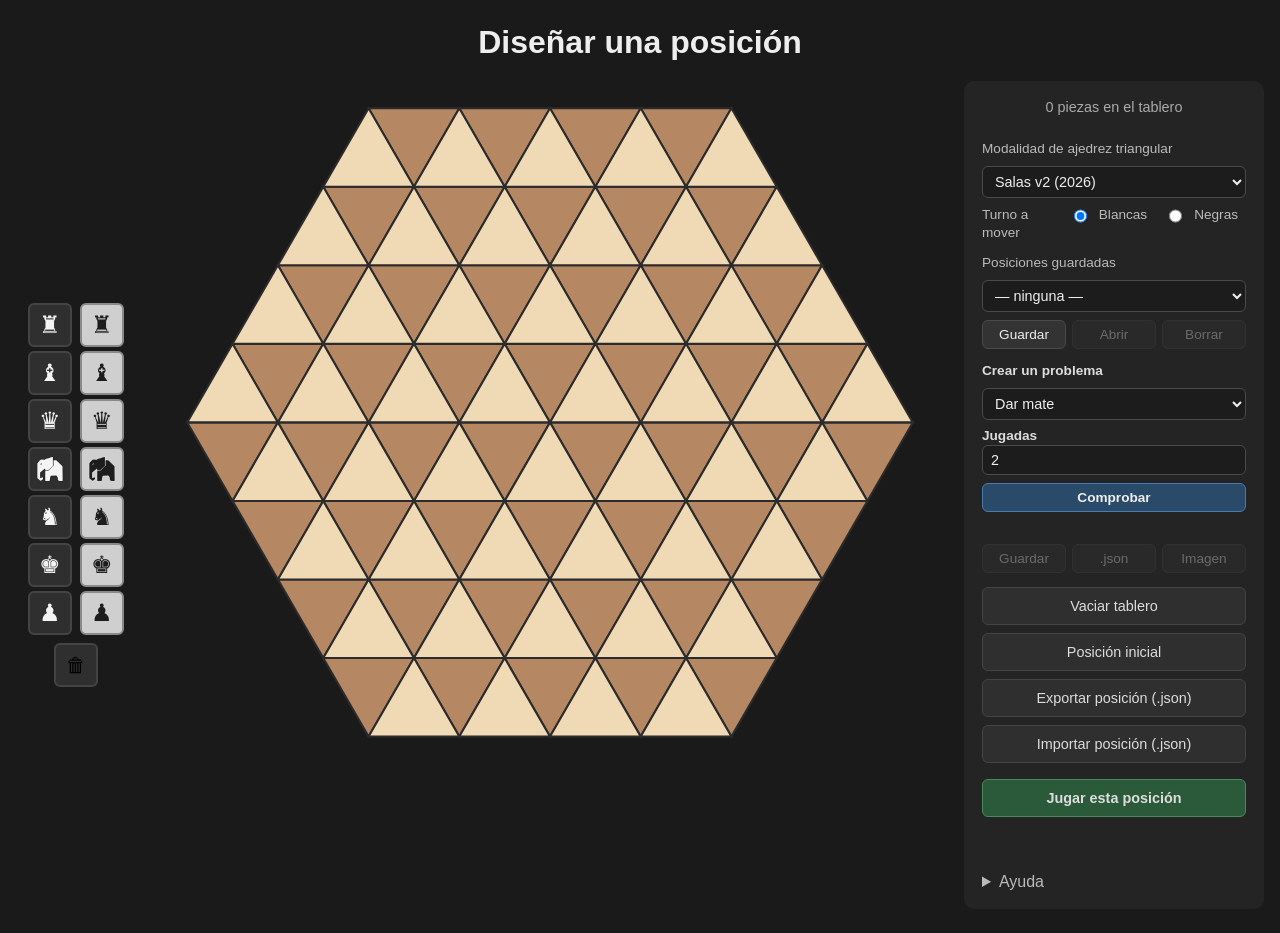
==== commit e0dd26e4: "Reconciliar el vaciado del árbol compartido con la línea PPT rules.js: la lógica kingless de finishM" ====
--- a/editor.html
+++ b/editor.html
@@ -39,9 +39,9 @@
 
     <h1>Diseñar una posición</h1>
     <div class="layout">
+        <div class="editor-palette" id="palette"></div>
         <div id="board-col">
             <div id="board-wrap"></div>
-            <div class="editor-palette" id="palette"></div>
         </div>
         <aside id="panel">
             <div id="editor-status"></div>
@@ -97,10 +97,17 @@
         </aside>
     </div>
 
-    <script src="geometry.js"></script>
-    <script src="variants.js"></script>
-    <script src="rules.js"></script>
-    <script src="saveload.js"></script>
-    <script src="editor.js"></script>
+    <script src="geometry.js?v=1"></script>
+    <script src="variants.js?v=1"></script>
+    <script src="rules.js?v=1"></script>
+    <script src="saveload.js?v=2"></script>
+    <script src="editor.js?v=3"></script>
+    <!-- Crear problemas desde el editor. Va después de editor.js porque se
+         cuelga de sus nodos y de su tablero, y arrastra el motor de problemas,
+         que necesita ai.js para generar y aplicar jugadas. -->
+    <script src="ai.js?v=1"></script>
+    <script src="problemas.js?v=1"></script>
+    <script src="problema-imagen.js?v=1"></script>
+    <script src="crear-problema.js?v=1"></script>
 </body>
 </html>
--- a/style.css
+++ b/style.css
@@ -828,20 +828,31 @@
 
 /* --- editor de posiciones (editor.html) --- */
 
-#board-col .editor-palette {
+/* La paleta va a la IZQUIERDA del tablero: es la columna que la mano recorre
+   antes de ir a la casilla, y así no le roba alto a #board-col, cuya altura
+   está calculada al milímetro. Blancas y negras, dos columnas enfrentadas; la
+   goma, debajo. */
+.editor-palette {
   display: flex;
   flex-direction: column;
   gap: 8px;
   padding: 12px;
   background: #1a1a1a;
   border-radius: 6px;
-  margin-top: 12px;
+  align-self: center;
+}
+
+.palette-cols {
+  display: flex;
+  gap: 8px;
 }
 
 .palette-row {
   display: flex;
+  flex-direction: column;
   gap: 4px;
   justify-content: center;
+  align-items: center;
   flex-wrap: wrap;
 }
 
@@ -876,6 +887,33 @@
   height: 32px;
 }
 
+/* Color de la pieza dentro del botón: `color` para los glifos Unicode y `fill`
+   para los iconos SVG (elefante, unicornio), igual que en .promo-btn. La fila
+   negra necesita además fondo claro: #1d1d1d sobre el #2f2f2f del botón no se
+   vería, y aquí son siete botones permanentes, no un diálogo de paso. */
+.palette-btn.piece-w { color: #f4f4f4; fill: #f4f4f4; stroke: #222; }
+
+.palette-btn.piece-b {
+  color: #1d1d1d;
+  fill: #1d1d1d;
+  stroke: #ddd;
+  background: #cfcfcf;
+  border-color: #8a8a8a;
+}
+
+/* El fondo claro de la fila negra tapa el resalte de :hover y .active (misma
+   especificidad y va después), así que llevan versión propia, más clara para
+   que la pieza negra se siga viendo. */
+.palette-btn.piece-b:hover {
+  background: #aac4e2;
+  border-color: #6f9fd8;
+}
+
+.palette-btn.piece-b.active {
+  background: #8fb3e8;
+  border-color: #4a6a9e;
+}
+
 .eraser-btn {
   font-size: 20px;
 }
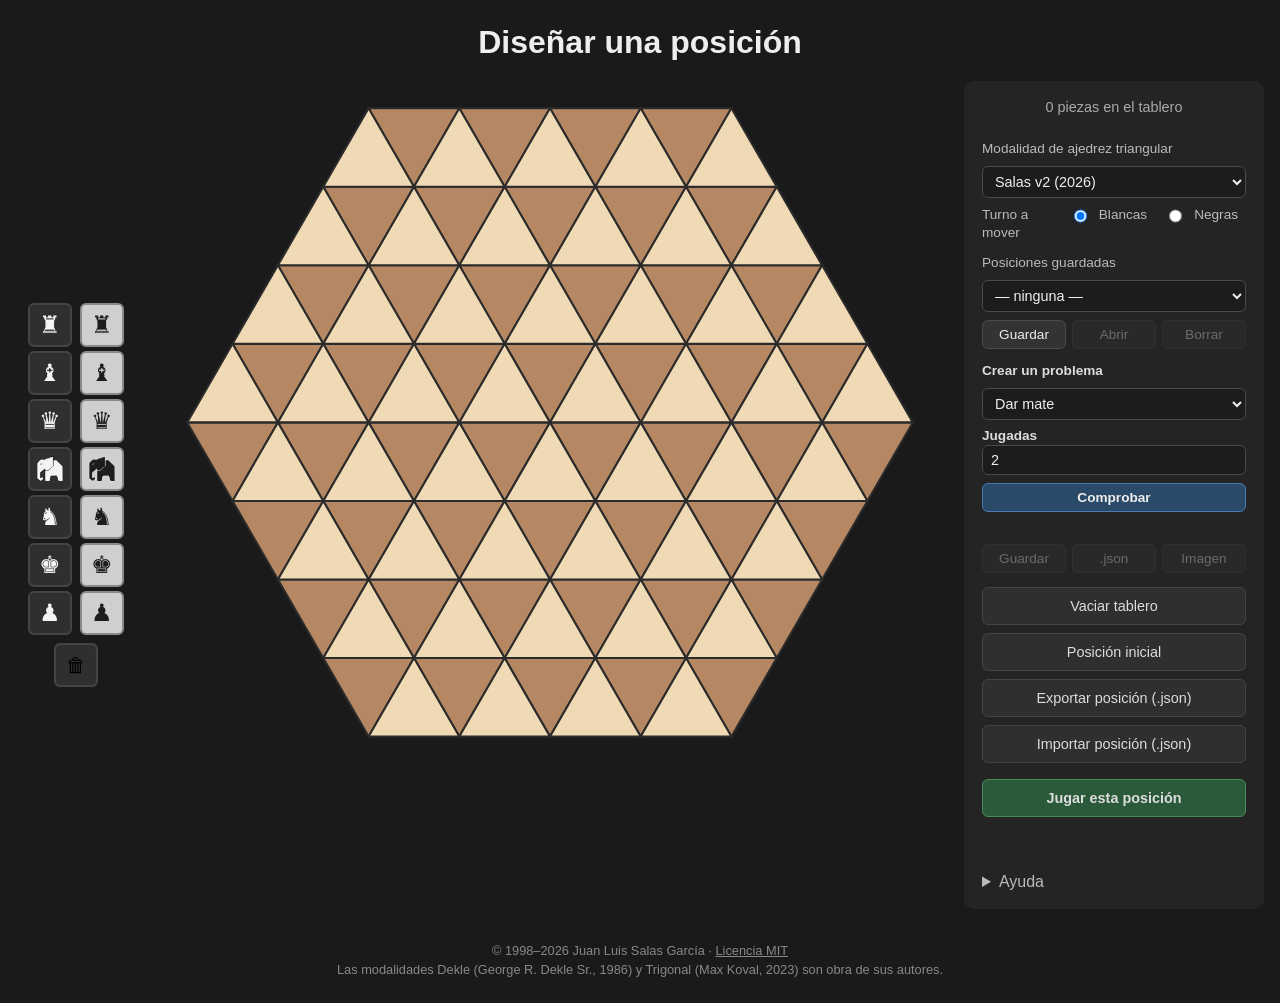
==== commit c4e224ef: "Autoría: copyright de Juan Luis Salas García en la web, el reglamento, los PDF y los fuentes Pie con" ====
--- a/editor.html
+++ b/editor.html
@@ -45,6 +45,7 @@
         </div>
         <aside id="panel">
             <div id="editor-status"></div>
+            <div id="edit-session-banner" class="edit-session-banner" hidden></div>
             <div id="mode-box">
                 <label for="variant">Modalidad de ajedrez triangular</label>
                 <select id="variant"></select>
@@ -78,6 +79,8 @@
                 <button id="btn-import">Importar posición (.json)</button>
                 <input type="file" id="file-import" accept=".json,application/json" hidden>
                 <button id="btn-play" class="play-btn">Jugar esta posición</button>
+                <button id="btn-resume" class="play-btn" hidden>Continuar partida</button>
+                <button id="btn-save-situation" hidden>Guardar situación de partida</button>
             </div>
             <div id="editor-message" class="editor-message"></div>
             <details id="help">
@@ -91,23 +94,37 @@
                     <li><b>Guardar</b> archiva la posición con un nombre en este navegador; <b>Abrir</b> recupera la que elijas en la lista, y <b>Borrar</b> la quita.</li>
                     <li><b>Exportar</b> descarga la posición como archivo `.json`; puedes volver a <b>importarla</b> después.</li>
                     <li><b>Jugar esta posición</b> (exige un rey de cada color) carga la posición en la partida principal.</li>
+                    <li>Si llegas aquí desde <b>«Editar tablero…»</b> a mitad de una partida, la modalidad queda bloqueada (cambiarla invalidaría la partida) y las piezas que no toques conservan si ya se habían movido: retocar un peón no le devuelve el enroque al rey.</li>
                     <li><a href="index.html" class="back-link">← Volver al juego</a></li>
                 </ul>
             </details>
         </aside>
     </div>
+    <footer class="pie-autoria">
+        © 1998–2026 Juan Luis Salas García ·
+        <a href="https://github.com/salasgar/Ajedrez-triangular/blob/main/LICENSE">Licencia MIT</a><br>
+        Las modalidades Dekle (George R. Dekle Sr., 1986) y Trigonal
+        (Max Koval, 2023) son obra de sus autores.
+    </footer>
 
-    <script src="geometry.js?v=1"></script>
-    <script src="variants.js?v=1"></script>
-    <script src="rules.js?v=1"></script>
-    <script src="saveload.js?v=2"></script>
-    <script src="editor.js?v=3"></script>
+    <script src="geometry.js"></script>
+    <script src="variants.js"></script>
+    <!-- Registra en VARIANTS las combinaciones PPT × teselación (las nueve
+         hermanas de cada modalidad PPT en tableros no triangulares) y las
+         demos de tessellations.js. Sin este script, VARIANTS no las tiene:
+         setVariant() con uno de esos ids no encuentra nada y el editor caía
+         a DEFAULT_VARIANT ('salas'), con piezas clásicas en vez de las de la
+         modalidad PPT activa (tarea 24 del reparto). -->
+    <script src="tessellations.js"></script>
+    <script src="rules.js"></script>
+    <script src="saveload.js"></script>
+    <script src="editor.js"></script>
     <!-- Crear problemas desde el editor. Va después de editor.js porque se
          cuelga de sus nodos y de su tablero, y arrastra el motor de problemas,
          que necesita ai.js para generar y aplicar jugadas. -->
-    <script src="ai.js?v=1"></script>
-    <script src="problemas.js?v=1"></script>
-    <script src="problema-imagen.js?v=1"></script>
-    <script src="crear-problema.js?v=1"></script>
+    <script src="ai.js"></script>
+    <script src="problemas.js"></script>
+    <script src="problema-imagen.js"></script>
+    <script src="crear-problema.js"></script>
 </body>
 </html>
--- a/style.css
+++ b/style.css
@@ -1,3 +1,5 @@
+/* style.css — Copyright (c) 2026 Juan Luis Salas García. Licencia MIT (ver LICENSE). */
+
 * {
     margin: 0;
     padding: 0;
@@ -17,6 +19,19 @@
 
 h1 {
     margin-bottom: 20px;
+}
+
+/* Autoría, al pie de la página: discreta, que no compita con el tablero. */
+.pie-autoria {
+    margin-top: 32px;
+    font-size: 0.8rem;
+    line-height: 1.5;
+    color: #888;
+    text-align: center;
+}
+
+.pie-autoria a {
+    color: inherit;
 }
 
 .layout {
@@ -272,6 +287,14 @@
     font-weight: 700;
     font-size: 0.72rem;
     padding-left: 4px;
+}
+
+/* Fila de la planilla que marca una edición del tablero a mitad de partida
+   (game.history[i].edited, ver applyEdit en rules.js): no es una jugada, así
+   que se distingue con cursiva y sin el color normal de las jugadas. */
+.sheet-edit {
+  font-style: italic;
+  color: #d8c169;
 }
 
 .mark-soft { color: #d8c169; }   /* ?!  imprecisión */
@@ -477,6 +500,10 @@
 }
 
 .level-row.hidden { display: none; }
+
+/* fila del selector de tablero: solo la ven las modalidades de Piedra, papel
+   y tijera, que son las que se pueden jugar en cualquier teselación */
+#row-board.hidden { display: none; }
 
 /* nota bajo el selector de modalidad: en qué consiste la que está elegida */
 .variant-note {
@@ -931,6 +958,20 @@
   gap: 8px;
 }
 
+/* Solo se ve al entrar desde "Editar tablero…" a mitad de partida (ver
+   tryEnterEditSession en editor.js): recuerda que esto no es un tablero
+   vacío y que la modalidad está bloqueada. */
+.edit-session-banner {
+  font-size: 0.85rem;
+  color: #e0c064;
+  background: #3a3318;
+  border: 1px solid #6a5a2a;
+  border-radius: 6px;
+  padding: 8px 10px;
+  margin-bottom: 12px;
+  text-align: center;
+}
+
 /* Mismo aspecto que el cajón de partidas guardadas del juego: los botones de
    dentro son .save-row y ya heredan su estilo. */
 #position-box {
